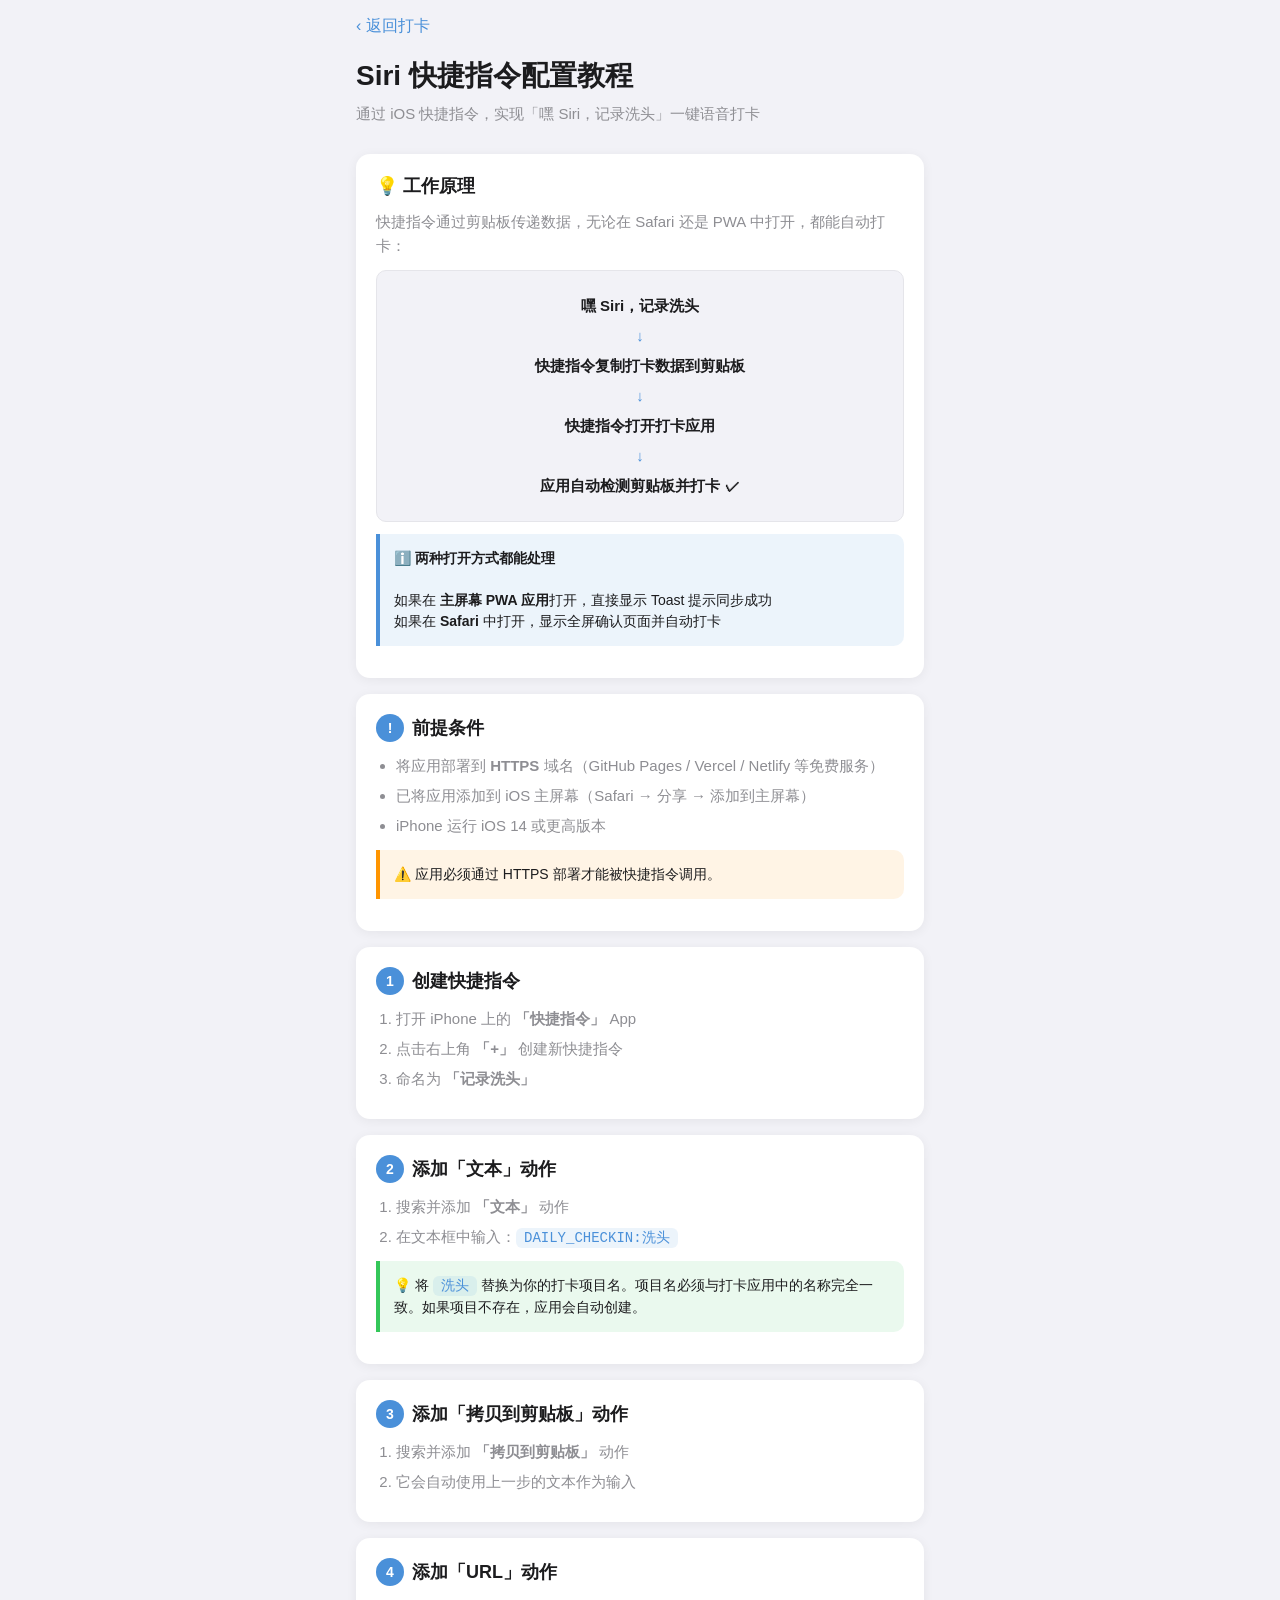
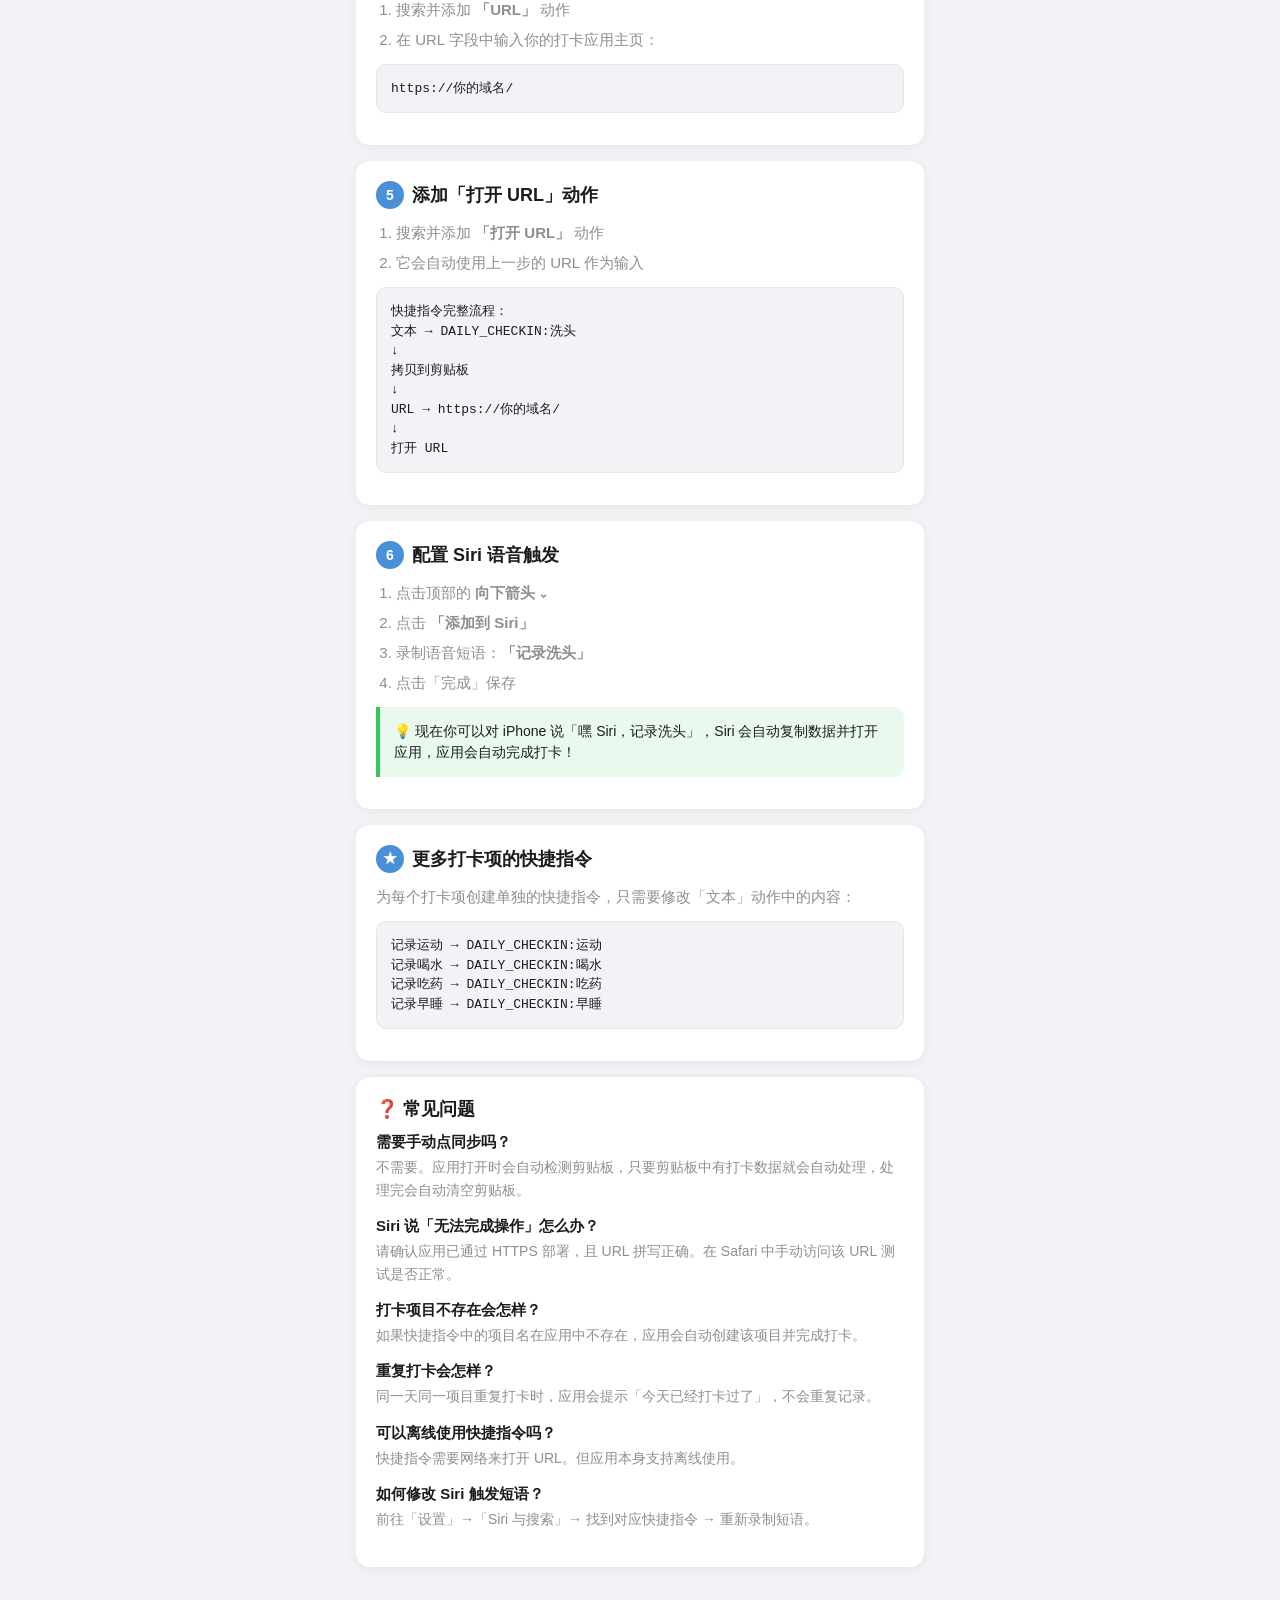
==== siri-guide.html @ 354fa024 "添加每日签到记录" ====
<!DOCTYPE html>
<html lang="zh-CN">
<head>
  <meta charset="UTF-8">
  <meta name="viewport" content="width=device-width, initial-scale=1.0, viewport-fit=cover">
  <meta name="apple-mobile-web-app-status-bar-style" content="default">
  <meta name="apple-mobile-web-app-title" content="Siri教程">
  <title>Siri 快捷指令配置教程</title>
  <style>
    :root {
      --primary: #4A90D9;
      --bg: #F2F2F7;
      --card-bg: #FFFFFF;
      --text: #1C1C1E;
      --text-secondary: #8E8E93;
      --border: #E5E5EA;
      --safe-top: env(safe-area-inset-top, 0px);
      --safe-bottom: env(safe-area-inset-bottom, 0px);
    }
    @media (prefers-color-scheme: dark) {
      :root {
        --bg: #000000;
        --card-bg: #1C1C1E;
        --text: #FFFFFF;
        --text-secondary: #98989D;
        --border: #38383A;
      }
    }
    * { margin: 0; padding: 0; box-sizing: border-box; }
    body {
      font-family: -apple-system, BlinkMacSystemFont, "SF Pro Text", "Helvetica Neue", sans-serif;
      background: var(--bg);
      color: var(--text);
      -webkit-font-smoothing: antialiased;
      padding: calc(var(--safe-top) + 16px) 16px calc(var(--safe-bottom) + 32px);
      max-width: 600px;
      margin: 0 auto;
    }
    .back-link {
      display: inline-flex;
      align-items: center;
      gap: 4px;
      color: var(--primary);
      text-decoration: none;
      font-size: 16px;
      margin-bottom: 20px;
      font-weight: 500;
    }
    h1 { font-size: 28px; font-weight: 700; margin-bottom: 8px; }
    .subtitle {
      color: var(--text-secondary);
      font-size: 15px;
      margin-bottom: 28px;
      line-height: 1.5;
    }
    .card {
      background: var(--card-bg);
      border-radius: 14px;
      padding: 20px;
      margin-bottom: 16px;
      box-shadow: 0 2px 12px rgba(0,0,0,0.06);
    }
    .card h2 {
      font-size: 18px;
      font-weight: 600;
      margin-bottom: 12px;
      display: flex;
      align-items: center;
      gap: 8px;
    }
    .card h2 .step-num {
      background: var(--primary);
      color: #fff;
      width: 28px;
      height: 28px;
      border-radius: 50%;
      display: flex;
      align-items: center;
      justify-content: center;
      font-size: 14px;
      font-weight: 700;
      flex-shrink: 0;
    }
    .card p, .card li {
      font-size: 15px;
      line-height: 1.6;
      color: var(--text-secondary);
    }
    .card ol, .card ul { padding-left: 20px; margin: 8px 0; }
    .card li { margin-bottom: 6px; }
    .highlight {
      background: rgba(74, 144, 217, 0.1);
      color: var(--primary);
      padding: 2px 8px;
      border-radius: 6px;
      font-weight: 500;
      font-size: 14px;
      font-family: "SF Mono", Menlo, monospace;
      word-break: break-all;
    }
    .url-example {
      background: var(--bg);
      border-radius: 10px;
      padding: 14px;
      margin: 12px 0;
      font-family: "SF Mono", Menlo, monospace;
      font-size: 13px;
      word-break: break-all;
      line-height: 1.5;
      color: var(--text);
      border: 1px solid var(--border);
    }
    .warning {
      background: rgba(255, 149, 0, 0.1);
      border-left: 4px solid #FF9500;
      padding: 14px;
      border-radius: 0 10px 10px 0;
      margin: 12px 0;
      font-size: 14px;
      line-height: 1.5;
    }
    .tip {
      background: rgba(52, 199, 89, 0.1);
      border-left: 4px solid #34C759;
      padding: 14px;
      border-radius: 0 10px 10px 0;
      margin: 12px 0;
      font-size: 14px;
      line-height: 1.5;
    }
    .info {
      background: rgba(74, 144, 217, 0.1);
      border-left: 4px solid var(--primary);
      padding: 14px;
      border-radius: 0 10px 10px 0;
      margin: 12px 0;
      font-size: 14px;
      line-height: 1.5;
    }
    .flow-diagram {
      background: var(--bg);
      border-radius: 10px;
      padding: 20px;
      margin: 12px 0;
      text-align: center;
      font-size: 15px;
      line-height: 2;
      border: 1px solid var(--border);
    }
    .flow-diagram .arrow { color: var(--primary); font-weight: 700; }
    .flow-diagram .label { color: var(--text); font-weight: 600; }
    .flow-diagram .sub { color: var(--text-secondary); font-size: 13px; }
    .faq-item { margin-bottom: 16px; }
    .faq-item strong { display: block; font-size: 15px; margin-bottom: 4px; }
    .faq-item p { font-size: 14px; }
  </style>
</head>
<body>
  <a href="index.html" class="back-link">‹ 返回打卡</a>

  <h1>Siri 快捷指令配置教程</h1>
  <p class="subtitle">通过 iOS 快捷指令，实现「嘿 Siri，记录洗头」一键语音打卡</p>

  <div class="card">
    <h2>💡 工作原理</h2>
    <p>快捷指令通过剪贴板传递数据，无论在 Safari 还是 PWA 中打开，都能自动打卡：</p>
    <div class="flow-diagram">
      <div class="label">嘿 Siri，记录洗头</div>
      <div class="arrow">↓</div>
      <div class="label">快捷指令复制打卡数据到剪贴板</div>
      <div class="arrow">↓</div>
      <div class="label">快捷指令打开打卡应用</div>
      <div class="arrow">↓</div>
      <div class="label">应用自动检测剪贴板并打卡 ✓</div>
    </div>
    <div class="info">
      ℹ️ <strong>两种打开方式都能处理</strong><br><br>
      如果在 <strong>主屏幕 PWA 应用</strong>打开，直接显示 Toast 提示同步成功<br>
      如果在 <strong>Safari</strong> 中打开，显示全屏确认页面并自动打卡
    </div>
  </div>

  <div class="card">
    <h2><span class="step-num">!</span> 前提条件</h2>
    <ul>
      <li>将应用部署到 <strong>HTTPS</strong> 域名（GitHub Pages / Vercel / Netlify 等免费服务）</li>
      <li>已将应用添加到 iOS 主屏幕（Safari → 分享 → 添加到主屏幕）</li>
      <li>iPhone 运行 iOS 14 或更高版本</li>
    </ul>
    <div class="warning">
      ⚠️ 应用必须通过 HTTPS 部署才能被快捷指令调用。
    </div>
  </div>

  <div class="card">
    <h2><span class="step-num">1</span> 创建快捷指令</h2>
    <ol>
      <li>打开 iPhone 上的 <strong>「快捷指令」</strong> App</li>
      <li>点击右上角 <strong>「+」</strong> 创建新快捷指令</li>
      <li>命名为 <strong>「记录洗头」</strong></li>
    </ol>
  </div>

  <div class="card">
    <h2><span class="step-num">2</span> 添加「文本」动作</h2>
    <ol>
      <li>搜索并添加 <strong>「文本」</strong> 动作</li>
      <li>在文本框中输入：<span class="highlight">DAILY_CHECKIN:洗头</span></li>
    </ol>
    <div class="tip">
      💡 将 <span class="highlight">洗头</span> 替换为你的打卡项目名。项目名必须与打卡应用中的名称完全一致。如果项目不存在，应用会自动创建。
    </div>
  </div>

  <div class="card">
    <h2><span class="step-num">3</span> 添加「拷贝到剪贴板」动作</h2>
    <ol>
      <li>搜索并添加 <strong>「拷贝到剪贴板」</strong> 动作</li>
      <li>它会自动使用上一步的文本作为输入</li>
    </ol>
  </div>

  <div class="card">
    <h2><span class="step-num">4</span> 添加「URL」动作</h2>
    <ol>
      <li>搜索并添加 <strong>「URL」</strong> 动作</li>
      <li>在 URL 字段中输入你的打卡应用主页：</li>
    </ol>
    <div class="url-example">https://你的域名/</div>
  </div>

  <div class="card">
    <h2><span class="step-num">5</span> 添加「打开 URL」动作</h2>
    <ol>
      <li>搜索并添加 <strong>「打开 URL」</strong> 动作</li>
      <li>它会自动使用上一步的 URL 作为输入</li>
    </ol>
    <div class="url-example">
      快捷指令完整流程：<br>
      文本 → DAILY_CHECKIN:洗头<br>
      ↓<br>
      拷贝到剪贴板<br>
      ↓<br>
      URL → https://你的域名/<br>
      ↓<br>
      打开 URL
    </div>
  </div>

  <div class="card">
    <h2><span class="step-num">6</span> 配置 Siri 语音触发</h2>
    <ol>
      <li>点击顶部的 <strong>向下箭头 ⌄</strong></li>
      <li>点击 <strong>「添加到 Siri」</strong></li>
      <li>录制语音短语：<strong>「记录洗头」</strong></li>
      <li>点击「完成」保存</li>
    </ol>
    <div class="tip">
      💡 现在你可以对 iPhone 说「嘿 Siri，记录洗头」，Siri 会自动复制数据并打开应用，应用会自动完成打卡！
    </div>
  </div>

  <div class="card">
    <h2><span class="step-num">★</span> 更多打卡项的快捷指令</h2>
    <p>为每个打卡项创建单独的快捷指令，只需要修改「文本」动作中的内容：</p>
    <div class="url-example">
      记录运动 → DAILY_CHECKIN:运动<br>
      记录喝水 → DAILY_CHECKIN:喝水<br>
      记录吃药 → DAILY_CHECKIN:吃药<br>
      记录早睡 → DAILY_CHECKIN:早睡
    </div>
  </div>

  <div class="card">
    <h2>❓ 常见问题</h2>
    <div class="faq-item">
      <strong>需要手动点同步吗？</strong>
      <p>不需要。应用打开时会自动检测剪贴板，只要剪贴板中有打卡数据就会自动处理，处理完会自动清空剪贴板。</p>
    </div>
    <div class="faq-item">
      <strong>Siri 说「无法完成操作」怎么办？</strong>
      <p>请确认应用已通过 HTTPS 部署，且 URL 拼写正确。在 Safari 中手动访问该 URL 测试是否正常。</p>
    </div>
    <div class="faq-item">
      <strong>打卡项目不存在会怎样？</strong>
      <p>如果快捷指令中的项目名在应用中不存在，应用会自动创建该项目并完成打卡。</p>
    </div>
    <div class="faq-item">
      <strong>重复打卡会怎样？</strong>
      <p>同一天同一项目重复打卡时，应用会提示「今天已经打卡过了」，不会重复记录。</p>
    </div>
    <div class="faq-item">
      <strong>可以离线使用快捷指令吗？</strong>
      <p>快捷指令需要网络来打开 URL。但应用本身支持离线使用。</p>
    </div>
    <div class="faq-item">
      <strong>如何修改 Siri 触发短语？</strong>
      <p>前往「设置」→「Siri 与搜索」→ 找到对应快捷指令 → 重新录制短语。</p>
    </div>
  </div>
</body>
</html>
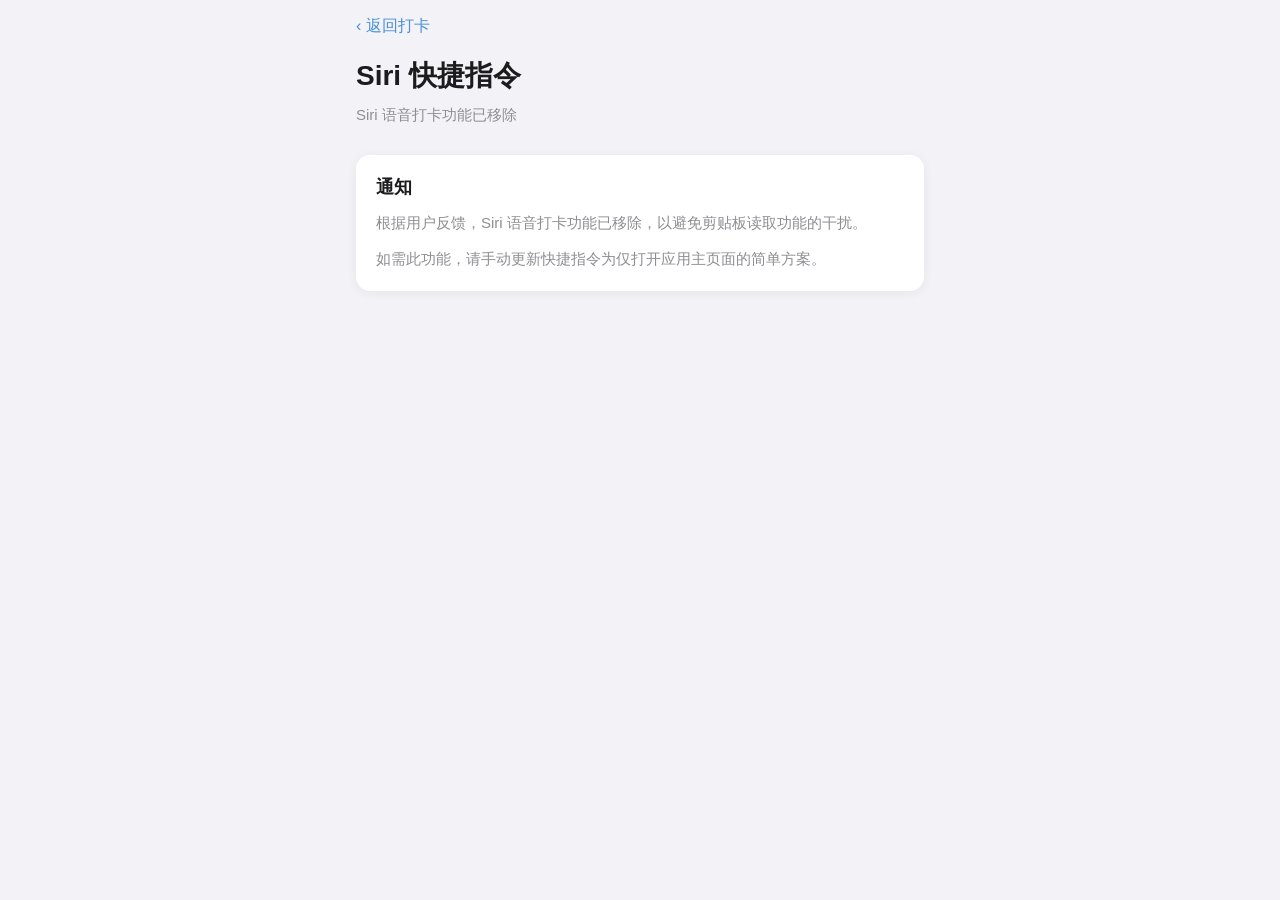
==== commit 54521e7c: "更新说明" ====
--- a/siri-guide.html
+++ b/siri-guide.html
@@ -4,8 +4,8 @@
   <meta charset="UTF-8">
   <meta name="viewport" content="width=device-width, initial-scale=1.0, viewport-fit=cover">
   <meta name="apple-mobile-web-app-status-bar-style" content="default">
-  <meta name="apple-mobile-web-app-title" content="Siri教程">
-  <title>Siri 快捷指令配置教程</title>
+  <meta name="apple-mobile-web-app-title" content="日常打卡">
+  <title>Siri 快捷指令</title>
   <style>
     :root {
       --primary: #4A90D9;
@@ -51,7 +51,7 @@
       color: var(--text-secondary);
       font-size: 15px;
       margin-bottom: 28px;
-      line-height: 1.5;
+      line-height: 1.6;
     }
     .card {
       background: var(--card-bg);
@@ -64,239 +64,24 @@
       font-size: 18px;
       font-weight: 600;
       margin-bottom: 12px;
-      display: flex;
-      align-items: center;
-      gap: 8px;
     }
-    .card h2 .step-num {
-      background: var(--primary);
-      color: #fff;
-      width: 28px;
-      height: 28px;
-      border-radius: 50%;
-      display: flex;
-      align-items: center;
-      justify-content: center;
-      font-size: 14px;
-      font-weight: 700;
-      flex-shrink: 0;
-    }
-    .card p, .card li {
+    .card p {
       font-size: 15px;
       line-height: 1.6;
       color: var(--text-secondary);
     }
-    .card ol, .card ul { padding-left: 20px; margin: 8px 0; }
-    .card li { margin-bottom: 6px; }
-    .highlight {
-      background: rgba(74, 144, 217, 0.1);
-      color: var(--primary);
-      padding: 2px 8px;
-      border-radius: 6px;
-      font-weight: 500;
-      font-size: 14px;
-      font-family: "SF Mono", Menlo, monospace;
-      word-break: break-all;
-    }
-    .url-example {
-      background: var(--bg);
-      border-radius: 10px;
-      padding: 14px;
-      margin: 12px 0;
-      font-family: "SF Mono", Menlo, monospace;
-      font-size: 13px;
-      word-break: break-all;
-      line-height: 1.5;
-      color: var(--text);
-      border: 1px solid var(--border);
-    }
-    .warning {
-      background: rgba(255, 149, 0, 0.1);
-      border-left: 4px solid #FF9500;
-      padding: 14px;
-      border-radius: 0 10px 10px 0;
-      margin: 12px 0;
-      font-size: 14px;
-      line-height: 1.5;
-    }
-    .tip {
-      background: rgba(52, 199, 89, 0.1);
-      border-left: 4px solid #34C759;
-      padding: 14px;
-      border-radius: 0 10px 10px 0;
-      margin: 12px 0;
-      font-size: 14px;
-      line-height: 1.5;
-    }
-    .info {
-      background: rgba(74, 144, 217, 0.1);
-      border-left: 4px solid var(--primary);
-      padding: 14px;
-      border-radius: 0 10px 10px 0;
-      margin: 12px 0;
-      font-size: 14px;
-      line-height: 1.5;
-    }
-    .flow-diagram {
-      background: var(--bg);
-      border-radius: 10px;
-      padding: 20px;
-      margin: 12px 0;
-      text-align: center;
-      font-size: 15px;
-      line-height: 2;
-      border: 1px solid var(--border);
-    }
-    .flow-diagram .arrow { color: var(--primary); font-weight: 700; }
-    .flow-diagram .label { color: var(--text); font-weight: 600; }
-    .flow-diagram .sub { color: var(--text-secondary); font-size: 13px; }
-    .faq-item { margin-bottom: 16px; }
-    .faq-item strong { display: block; font-size: 15px; margin-bottom: 4px; }
-    .faq-item p { font-size: 14px; }
   </style>
 </head>
 <body>
   <a href="index.html" class="back-link">‹ 返回打卡</a>
 
-  <h1>Siri 快捷指令配置教程</h1>
-  <p class="subtitle">通过 iOS 快捷指令，实现「嘿 Siri，记录洗头」一键语音打卡</p>
+  <h1>Siri 快捷指令</h1>
+  <p class="subtitle">Siri 语音打卡功能已移除</p>
 
   <div class="card">
-    <h2>💡 工作原理</h2>
-    <p>快捷指令通过剪贴板传递数据，无论在 Safari 还是 PWA 中打开，都能自动打卡：</p>
-    <div class="flow-diagram">
-      <div class="label">嘿 Siri，记录洗头</div>
-      <div class="arrow">↓</div>
-      <div class="label">快捷指令复制打卡数据到剪贴板</div>
-      <div class="arrow">↓</div>
-      <div class="label">快捷指令打开打卡应用</div>
-      <div class="arrow">↓</div>
-      <div class="label">应用自动检测剪贴板并打卡 ✓</div>
-    </div>
-    <div class="info">
-      ℹ️ <strong>两种打开方式都能处理</strong><br><br>
-      如果在 <strong>主屏幕 PWA 应用</strong>打开，直接显示 Toast 提示同步成功<br>
-      如果在 <strong>Safari</strong> 中打开，显示全屏确认页面并自动打卡
-    </div>
-  </div>
-
-  <div class="card">
-    <h2><span class="step-num">!</span> 前提条件</h2>
-    <ul>
-      <li>将应用部署到 <strong>HTTPS</strong> 域名（GitHub Pages / Vercel / Netlify 等免费服务）</li>
-      <li>已将应用添加到 iOS 主屏幕（Safari → 分享 → 添加到主屏幕）</li>
-      <li>iPhone 运行 iOS 14 或更高版本</li>
-    </ul>
-    <div class="warning">
-      ⚠️ 应用必须通过 HTTPS 部署才能被快捷指令调用。
-    </div>
-  </div>
-
-  <div class="card">
-    <h2><span class="step-num">1</span> 创建快捷指令</h2>
-    <ol>
-      <li>打开 iPhone 上的 <strong>「快捷指令」</strong> App</li>
-      <li>点击右上角 <strong>「+」</strong> 创建新快捷指令</li>
-      <li>命名为 <strong>「记录洗头」</strong></li>
-    </ol>
-  </div>
-
-  <div class="card">
-    <h2><span class="step-num">2</span> 添加「文本」动作</h2>
-    <ol>
-      <li>搜索并添加 <strong>「文本」</strong> 动作</li>
-      <li>在文本框中输入：<span class="highlight">DAILY_CHECKIN:洗头</span></li>
-    </ol>
-    <div class="tip">
-      💡 将 <span class="highlight">洗头</span> 替换为你的打卡项目名。项目名必须与打卡应用中的名称完全一致。如果项目不存在，应用会自动创建。
-    </div>
-  </div>
-
-  <div class="card">
-    <h2><span class="step-num">3</span> 添加「拷贝到剪贴板」动作</h2>
-    <ol>
-      <li>搜索并添加 <strong>「拷贝到剪贴板」</strong> 动作</li>
-      <li>它会自动使用上一步的文本作为输入</li>
-    </ol>
-  </div>
-
-  <div class="card">
-    <h2><span class="step-num">4</span> 添加「URL」动作</h2>
-    <ol>
-      <li>搜索并添加 <strong>「URL」</strong> 动作</li>
-      <li>在 URL 字段中输入你的打卡应用主页：</li>
-    </ol>
-    <div class="url-example">https://你的域名/</div>
-  </div>
-
-  <div class="card">
-    <h2><span class="step-num">5</span> 添加「打开 URL」动作</h2>
-    <ol>
-      <li>搜索并添加 <strong>「打开 URL」</strong> 动作</li>
-      <li>它会自动使用上一步的 URL 作为输入</li>
-    </ol>
-    <div class="url-example">
-      快捷指令完整流程：<br>
-      文本 → DAILY_CHECKIN:洗头<br>
-      ↓<br>
-      拷贝到剪贴板<br>
-      ↓<br>
-      URL → https://你的域名/<br>
-      ↓<br>
-      打开 URL
-    </div>
-  </div>
-
-  <div class="card">
-    <h2><span class="step-num">6</span> 配置 Siri 语音触发</h2>
-    <ol>
-      <li>点击顶部的 <strong>向下箭头 ⌄</strong></li>
-      <li>点击 <strong>「添加到 Siri」</strong></li>
-      <li>录制语音短语：<strong>「记录洗头」</strong></li>
-      <li>点击「完成」保存</li>
-    </ol>
-    <div class="tip">
-      💡 现在你可以对 iPhone 说「嘿 Siri，记录洗头」，Siri 会自动复制数据并打开应用，应用会自动完成打卡！
-    </div>
-  </div>
-
-  <div class="card">
-    <h2><span class="step-num">★</span> 更多打卡项的快捷指令</h2>
-    <p>为每个打卡项创建单独的快捷指令，只需要修改「文本」动作中的内容：</p>
-    <div class="url-example">
-      记录运动 → DAILY_CHECKIN:运动<br>
-      记录喝水 → DAILY_CHECKIN:喝水<br>
-      记录吃药 → DAILY_CHECKIN:吃药<br>
-      记录早睡 → DAILY_CHECKIN:早睡
-    </div>
-  </div>
-
-  <div class="card">
-    <h2>❓ 常见问题</h2>
-    <div class="faq-item">
-      <strong>需要手动点同步吗？</strong>
-      <p>不需要。应用打开时会自动检测剪贴板，只要剪贴板中有打卡数据就会自动处理，处理完会自动清空剪贴板。</p>
-    </div>
-    <div class="faq-item">
-      <strong>Siri 说「无法完成操作」怎么办？</strong>
-      <p>请确认应用已通过 HTTPS 部署，且 URL 拼写正确。在 Safari 中手动访问该 URL 测试是否正常。</p>
-    </div>
-    <div class="faq-item">
-      <strong>打卡项目不存在会怎样？</strong>
-      <p>如果快捷指令中的项目名在应用中不存在，应用会自动创建该项目并完成打卡。</p>
-    </div>
-    <div class="faq-item">
-      <strong>重复打卡会怎样？</strong>
-      <p>同一天同一项目重复打卡时，应用会提示「今天已经打卡过了」，不会重复记录。</p>
-    </div>
-    <div class="faq-item">
-      <strong>可以离线使用快捷指令吗？</strong>
-      <p>快捷指令需要网络来打开 URL。但应用本身支持离线使用。</p>
-    </div>
-    <div class="faq-item">
-      <strong>如何修改 Siri 触发短语？</strong>
-      <p>前往「设置」→「Siri 与搜索」→ 找到对应快捷指令 → 重新录制短语。</p>
-    </div>
+    <h2>通知</h2>
+    <p>根据用户反馈，Siri 语音打卡功能已移除，以避免剪贴板读取功能的干扰。</p>
+    <p style="margin-top: 12px;">如需此功能，请手动更新快捷指令为仅打开应用主页面的简单方案。</p>
   </div>
 </body>
 </html>
